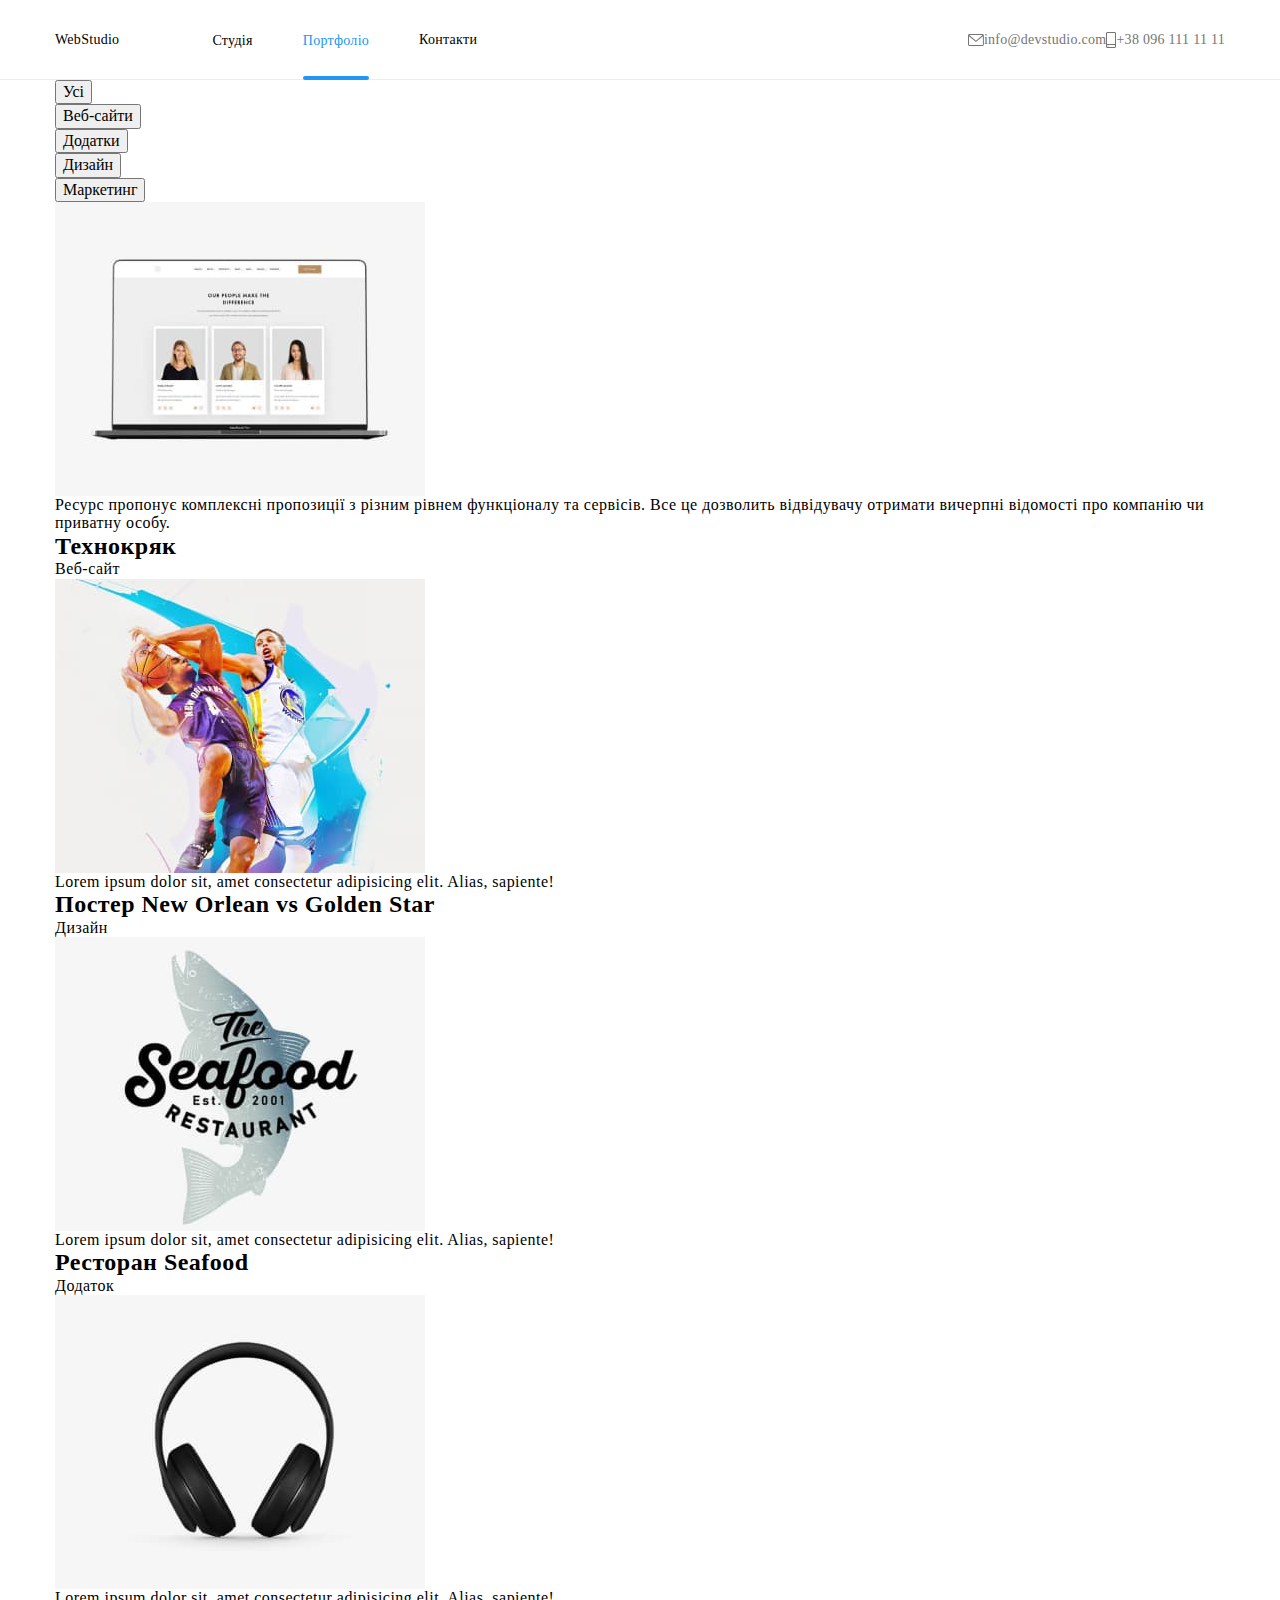
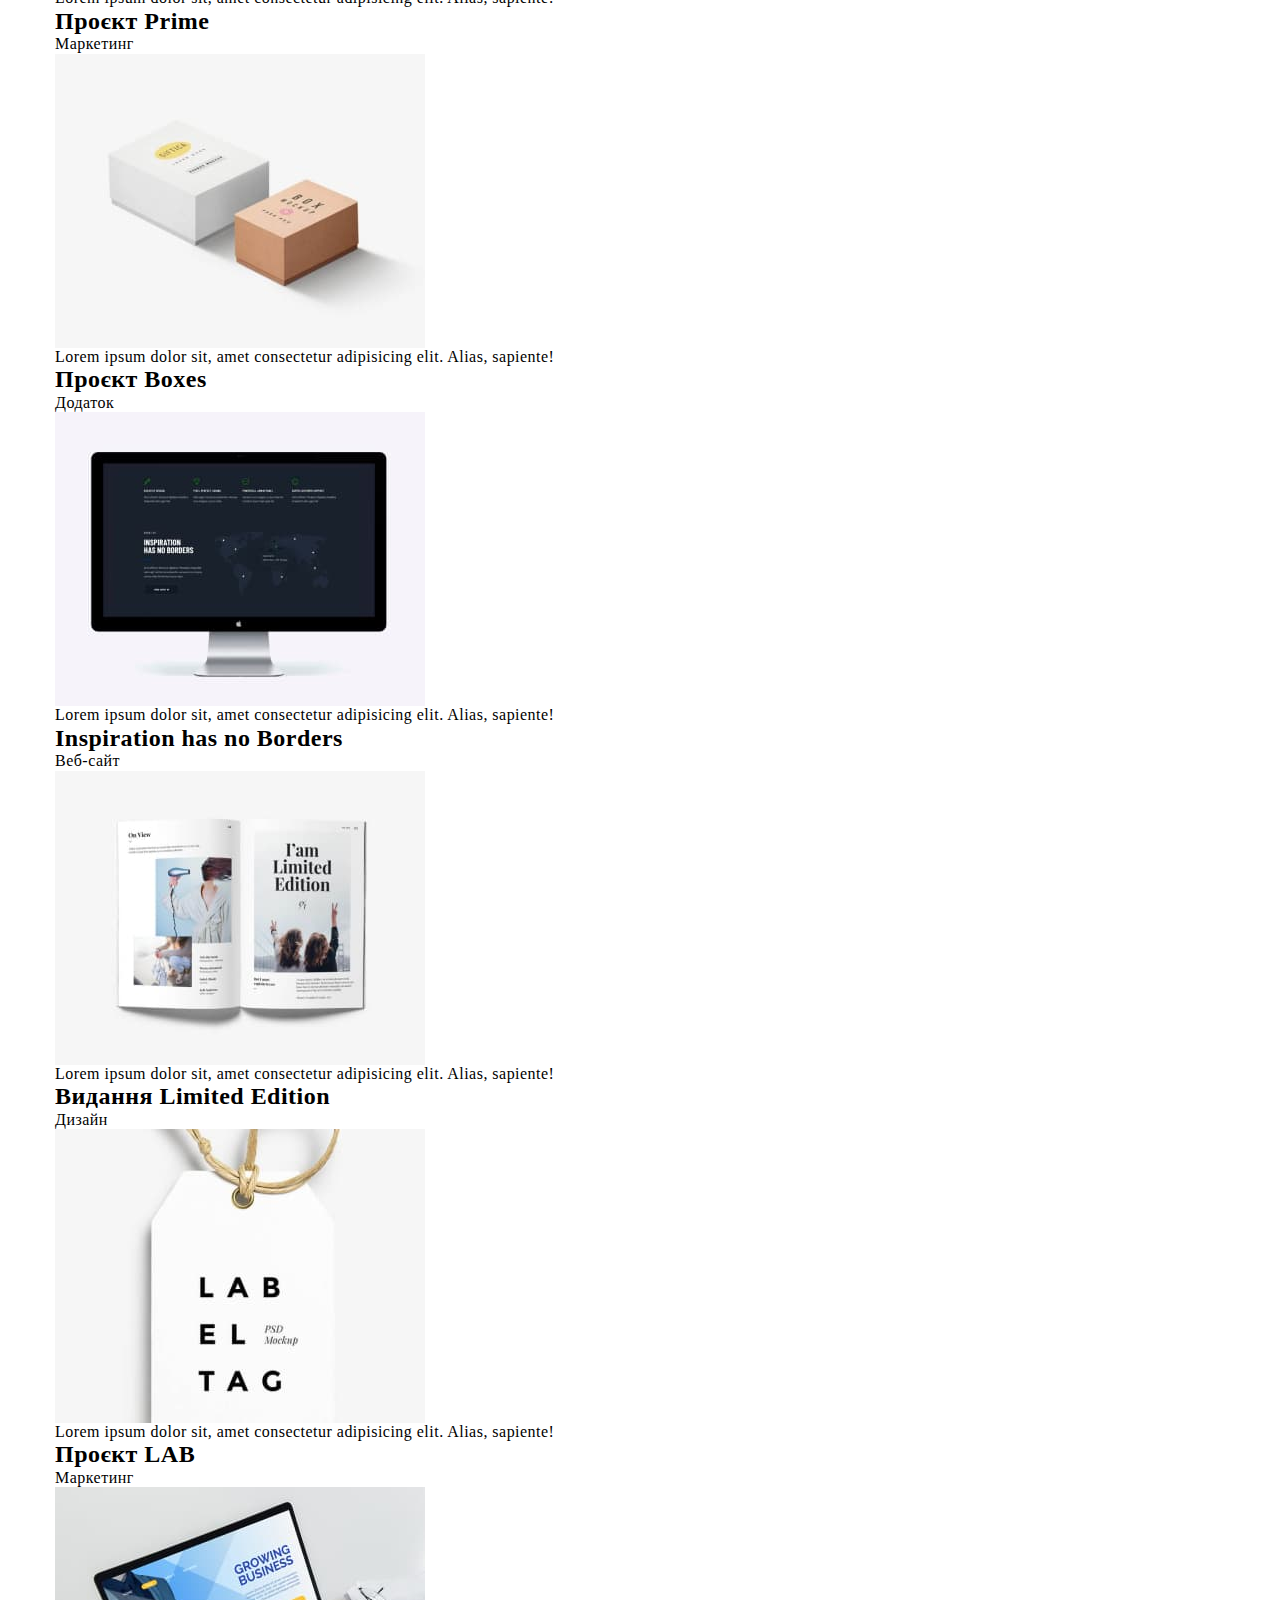
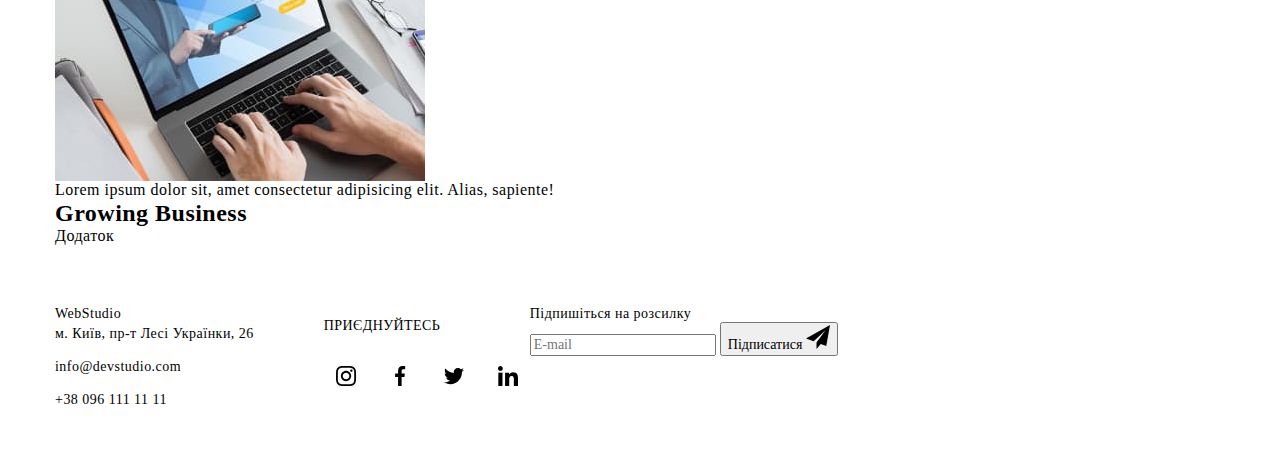
==== portfolio.html @ 92344180 "Add files via upload" ====
<!DOCTYPE html>
<html lang="uk">
  <head>
    <meta charset="UTF-8" />
    <meta http-equiv="X-UA-Compatible" content="IE=edge" />
    <meta name="WebStudio" content="width=device-width, initial-scale=1.0" />
    <link
      rel="stylesheet"
      href="https://cdnjs.cloudflare.com/ajax/libs/modern-normalize/1.1.0/modern-normalize.min.css"
    />
    <link rel="preconnect" href="https://fonts.googleapis.com" />
    <link rel="preconnect" href="https://fonts.gstatic.com" crossorigin />
    <link
      href="https://fonts.googleapis.com/css2?family=Raleway:wght@700&family=Roboto:wght@400;500;700;900&display=swap"
      rel="stylesheet"
    />
    <link rel="stylesheet" href="./css/styles.css" />
    <link rel="stylesheet" href="./css/main.min.css" />
    <title>WebStudio</title>
  </head>
  <body>
    <header class="header">
      <nav class="container">
        <a href="./index.html" class="logo link"
          ><span class="logo__web">Web</span
          ><span class="logo__studio--black">Studio</span></a
        >
        <ul class="navigation list">
          <li class="navigation__item"><a href="./index.html" class="navigation__link link">Студія</a></li>
          <li class="navigation__item"><a href="./portfolio.html" class="navigation__link link current">Портфоліо</a></li>
          <li class="navigation__item"><a href="#" class="link">Контакти</a></li>
        </ul>
        <ul class="contacts list">
          <li>
            <a href="mailto:info@devstudio.com" class="contacts__link link">
              <svg class="contact__icon" width="16" height="12">
                <use href="./images/symbol-defs.svg#icon-mail"></use>
              </svg>
              info@devstudio.com</a
            >
          </li>
          <li>
            <a href="tel:+380961111111" class="contacts__link link">
              <svg class="contact__icon" width="10" height="16">
                <use href="./images/symbol-defs.svg#icon-smartphone"></use>
              </svg>
              +38 096 111 11 11</a
            >
          </li>
        </ul>
      </nav>
    </header>
    <main>
      <section class="section-portfolio section">
        <div class="container">
          <h1 class="visually-hidden">Портфоліо</h1>
          <ul class="portfolio-nav list">
            <li class="portfolio-nav__item">
              <button type="button" class="portfolio-nav__button">Усі</button>
            </li>
            <li class="portfolio-nav__item">
              <button type="button" class="portfolio-nav__button">
                Веб-сайти
              </button>
            </li>
            <li class="portfolio-nav__item">
              <button type="button" class="portfolio-nav__button">
                Додатки
              </button>
            </li>
            <li class="portfolio-nav__item">
              <button type="button" class="portfolio-nav__button">Дизайн</button>
            </li>
            <li class="portfolio-nav__item">
              <button type="button" class="portfolio-nav__button">
                Маркетинг
              </button>
            </li>
          </ul>
          <ul class="portfolio-list list">
            <li class="portfolio-list_item">
              <a href="#" class="link">
                <div class="portfolio-list__thumb">
                  <img class="portfolio-list__img" src="./images/portfolio/laptop.jpg" alt="Ноутбук" />
                  <div class="portfolio-overlay">
                    <p class="portfolio-overlay__text">
                      Ресурс пропонує комплексні пропозиції з різним рівнем
                      функціоналу та сервісів. Все це дозволить відвідувачу
                      отримати вичерпні відомості про компанію чи приватну
                      особу.
                    </p>
                  </div>
                </div>
                <h2 class="portfolio-list__header">Технокряк</h2>
                <p class="portfolio-list__text">Веб-сайт</p>
              </a>
            </li>
            <li class="portfolio-list_item">
              <a href="#" class="link">
                <div class="portfolio-list__thumb">
                  <img
                    class="portfolio-list__img"
                    src="./images/portfolio/basketball.jpg"
                    alt="Баскетболісти"
                  />
                  <div class="portfolio-overlay">
                    <p class="portfolio-overlay__text">
                      Lorem ipsum dolor sit, amet consectetur adipisicing elit.
                      Alias, sapiente!
                    </p>
                  </div>
                </div>
                <h2 class="portfolio-list__header">Постер New Orlean vs Golden Star</h2>
                <p class="portfolio-list__text">Дизайн</p>
              </a>
            </li>
            <li class="portfolio-list_item">
              <a href="#" class="link">
                <div class="portfolio-list__thumb">
                  <img
                    class="portfolio-list__img"
                    src="./images/portfolio/resaurant.jpg"
                    alt="Логотип ресторану"
                  />
                  <div class="portfolio-overlay">
                    <p class="portfolio-overlay__text">
                      Lorem ipsum dolor sit, amet consectetur adipisicing elit.
                      Alias, sapiente!
                    </p>
                  </div>
                </div>
                <h2 class="portfolio-list__header">Ресторан Seafood</h2>
                <p class="portfolio-list__text">Додаток</p>
              </a>
            </li>
            <li class="portfolio-list_item">
              <a href="#" class="link">
                <div class="portfolio-list__thumb">
                  <img 
                    class="portfolio-list__img"
                    src="./images/portfolio/headphones.jpg"
                    alt="Навушники"
                  />
                  <div class="portfolio-overlay">
                    <p class="portfolio-overlay__text">
                      Lorem ipsum dolor sit, amet consectetur adipisicing elit.
                      Alias, sapiente!
                    </p>
                  </div>
                </div>
                <h2 class="portfolio-list__header">Проєкт Prime</h2>
                <p class="portfolio-list__text">Маркетинг</p>
              </a>
            </li>
            <li class="portfolio-list_item">
              <a href="#" class="link">
                <div class="portfolio-list__thumb">
                  <img class="portfolio-list__img" src="./images/portfolio/boxes.jpg" alt="Коробки" />
                  <div class="portfolio-overlay">
                    <p class="portfolio-overlay__text">
                      Lorem ipsum dolor sit, amet consectetur adipisicing elit.
                      Alias, sapiente!
                    </p>
                  </div>
                </div>
                <h2 class="portfolio-list__header">Проєкт Boxes</h2>
                <p class="portfolio-list__text">Додаток</p>
              </a>
            </li>
            <li class="portfolio-list_item">
              <a href="#" class="link">
                <div class="portfolio-list__thumb">
                  <img class="portfolio-list__img" src="./images/portfolio/monitor.jpg" alt="Монітор" />
                  <div class="portfolio-overlay">
                    <p class="portfolio-overlay__text">
                      Lorem ipsum dolor sit, amet consectetur adipisicing elit.
                      Alias, sapiente!
                    </p>
                  </div>
                </div>
                <h2 class="portfolio-list__header">Inspiration has no Borders</h2>
                <p class="portfolio-list__text">Веб-сайт</p>
              </a>
            </li>
            <li class="portfolio-list_item">
              <a href="#" class="link">
                <div class="portfolio-list__thumb">
                  <img class="portfolio-list__img" src="./images/portfolio/journal.jpg" alt="Журнал" />
                  <div class="portfolio-overlay">
                    <p class="portfolio-overlay__text">
                      Lorem ipsum dolor sit, amet consectetur adipisicing elit.
                      Alias, sapiente!
                    </p>
                  </div>
                </div>
                <h2 class="portfolio-list__header">Видання Limited Edition</h2>
                <p class="portfolio-list__text">Дизайн</p>
              </a>
            </li>
            <li class="portfolio-list_item">
              <a href="#" class="link">
                <div class="portfolio-list__thumb">
                  <img class="portfolio-list__img" src="./images/portfolio/label.jpg" alt="Бірка" />
                  <div class="portfolio-overlay">
                    <p class="portfolio-overlay__text">
                      Lorem ipsum dolor sit, amet consectetur adipisicing elit.
                      Alias, sapiente!
                    </p>
                  </div>
                </div>
                <h2 class="portfolio-list__header">Проєкт LAB</h2>
                <p class="portfolio-list__text">Маркетинг</p>
              </a>
            </li>
            <li class="portfolio-list_item">
              <a href="#" class="link">
                <div class="portfolio-list__thumb">
                  <img 
                    class="portfolio-list__img"
                    src="./images/portfolio/business-laptop.jpg"
                    alt="Людина працює за ноутбуком"
                  />
                  <div class="portfolio-overlay">
                    <p class="portfolio-overlay__text">
                      Lorem ipsum dolor sit, amet consectetur adipisicing elit.
                      Alias, sapiente!
                    </p>
                  </div>
                </div>
                <h2 class="portfolio-list__header">Growing Business</h2>
                <p class="portfolio-list__text">Додаток</p>
              </a>
            </li>
          </ul>
        </div>
      </section>
    </main>
    <footer class="footer">
      <div class="container">
        <address class="address">
          <div class="address__box">
            <a href="./index.html" class="logo link"
              ><span class="logo__web">Web</span
              ><span class="logo__studio--white">Studio</span></a
            >
            <ul class="address-list list">
              <li>
                <a
                  href="https://goo.gl/maps/CPtrU1FHBa2aNyZL9"
                  target="_blank"
                  rel="noopener noreferrer nofollow"
                  class="link map"
                  >м. Київ, пр-т Лесі Українки, 26</a
                >
              </li>
              <li>
                <a href="mailto:info@devstudio.com" class="link"
                  >info@devstudio.com</a
                >
              </li>
              <li>
                <a href="tel:+380961111111" class="link">+38 096 111 11 11</a>
              </li>
            </ul>
          </div>
        </address>
        <div class="footer-socials">
          <span>Приєднуйтесь</span>
          <ul class="socials-list-footer list">
            <li>
              <a href="#" class="link">
                <svg class="team-socials" width="20" height="20">
                  <use href="./images/symbol-defs.svg#icon-instagram"></use>
                </svg>
              </a>
            </li>
            <li>
              <a href="#" class="link">
                <svg class="team-socials" width="20" height="20">
                  <use href="./images/symbol-defs.svg#icon-facebook"></use>
                </svg>
              </a>
            </li>
            <li>
              <a href="#" class="link">
                <svg class="team-socials" width="20" height="20">
                  <use href="./images/symbol-defs.svg#icon-twitter"></use>
                </svg>
              </a>
            </li>
            <li>
              <a href="#" class="link">
                <svg class="team-socials" width="20" height="20">
                  <use href="./images/symbol-defs.svg#icon-linkedin"></use>
                </svg>
              </a>
            </li>
          </ul>
        </div>
        <div class="news-box">
          <form name="news">
            <label for="news-label" class="news__label">
              <span class="news__text">Підпишіться на розсилку</span>
            </label>
            <div class="input-button-comb">
              <input
                id="news-label"
                type="email"
                name="email"
                class="news__input"
                placeholder="E-mail"
              />
              <button class="subs-button">
                <span class="subs-button__text">Підписатися</span>
                <svg class="subs-button__icon" width="24" height="24">
                  <use href="./images/symbol-defs.svg#icon-send"></use>
                </svg>
              </button>
            </div>
          </form>
        </div>
      </div>
    </footer>
  </body>
</html>
---- css/main.min.css ----
body{font-family:var(--ff-roboto);font-size:16px;color:var(--color-primary);background-color:var(--color-background);letter-spacing:.03em}ul,h1,h2,h3,p{padding:0;margin:0}img{display:block;max-width:100%;height:auto}nav{display:flex;justify-content:flex-start;align-items:center}.link{text-decoration:none;color:var(--color-heading)}.list{list-style:none}.sub-title{color:var(--color-heading);font-size:36px;text-align:center;line-height:1.1719}.heading{color:var(--color-heading);font-size:18px}.section{padding-top:var(--section-padding);padding-bottom:var(--section-padding)}.container{width:100%;max-width:1200px;margin:0 auto;padding:0 15px}.title{margin-top:0;margin-bottom:30px;margin-right:auto;margin-left:auto;width:696px;height:120px;font-weight:900;font-size:44px;line-height:1.36;letter-spacing:.06em;text-align:center;color:var(--color-white);text-transform:uppercase}.visually-hidden{position:absolute;white-space:nowrap;width:1px;height:1px;overflow:hidden;border:0;padding:0;clip:rect(0 0 0 0);-webkit-clip-path:inset(50%);clip-path:inset(50%);margin:-1px}.header{height:80px;font-weight:500;font-size:14px;line-height:1.1721;letter-spacing:.02em;border-bottom:1px solid #ececec}.navigation{display:flex;margin-left:93px;align-items:center}.navigation__item:not(:last-child){margin-right:50px}.navigation__link{display:block;padding:32px 0 31px;position:relative;transition:color 250ms cubic-bezier(0.4, 0, 0.2, 1)}.navigation__link:hover,.navigation__link:focus{color:#2196f3}.contacts{display:flex;margin-left:auto}.contacts__item+.contacts__item{margin-left:50px}.contacts__link{display:flex;align-items:center;padding-top:32px;padding-bottom:32px;color:#757575;fill:currentcolor;transition:color 250ms cubic-bezier(0.4, 0, 0.2, 1)}.contacts__link:hover,.contacts__link:focus{color:#2196f3}.contacts__icon{margin-right:10px}.current{color:#2196f3}.current::after{content:"";display:block;position:absolute;bottom:0;height:4px;width:100%;background-color:currentcolor;border-radius:2px}.footer{padding-top:60px;padding-bottom:60px;background-color:var(--color-background-secondary);font-size:14px}.footer>.container{display:flex}.address{font-style:normal;display:flex}.address .link{transition:color 250ms cubic-bezier(0.4, 0, 0.2, 1)}.address .link:hover,.address .link:focus{color:var(--color-white)}.address-list li:not(:last-child){margin-bottom:9px}.address-list .link{color:var(--color-white-transperent);line-height:1.7142;transition:color 250ms cubic-bezier(0.4, 0, 0.2, 1)}.address-list .map{color:var(--color-white)}.address .logo{margin-bottom:20px}.footer-socials{display:flex;flex-direction:column;margin-left:70px;padding-top:12px}.footer-socials>span{font-family:var(--ff-roboto);font-weight:var(--font-weight-heading);font-size:14px;line-height:1.1721;letter-spacing:.03em;color:var(--color-white);text-transform:uppercase;margin-bottom:20px}.socials-list-footer{display:flex;justify-content:center;gap:10px}.socials-list-footer a{width:44px;height:44px;border-radius:50%;display:flex;background-color:var(--color-background-icons);fill:var(--color-white);justify-content:center;align-items:center;transition:background-color 250ms cubic-bezier(0.4, 0, 0.2, 1),fill 250ms cubic-bezier(0.4, 0, 0.2, 1)}.socials-list-footer a:hover,.socials-list-footer a:focus{background-color:var(--color-accent);fill:var(--color-white)}/*# sourceMappingURL=main.min.css.map */
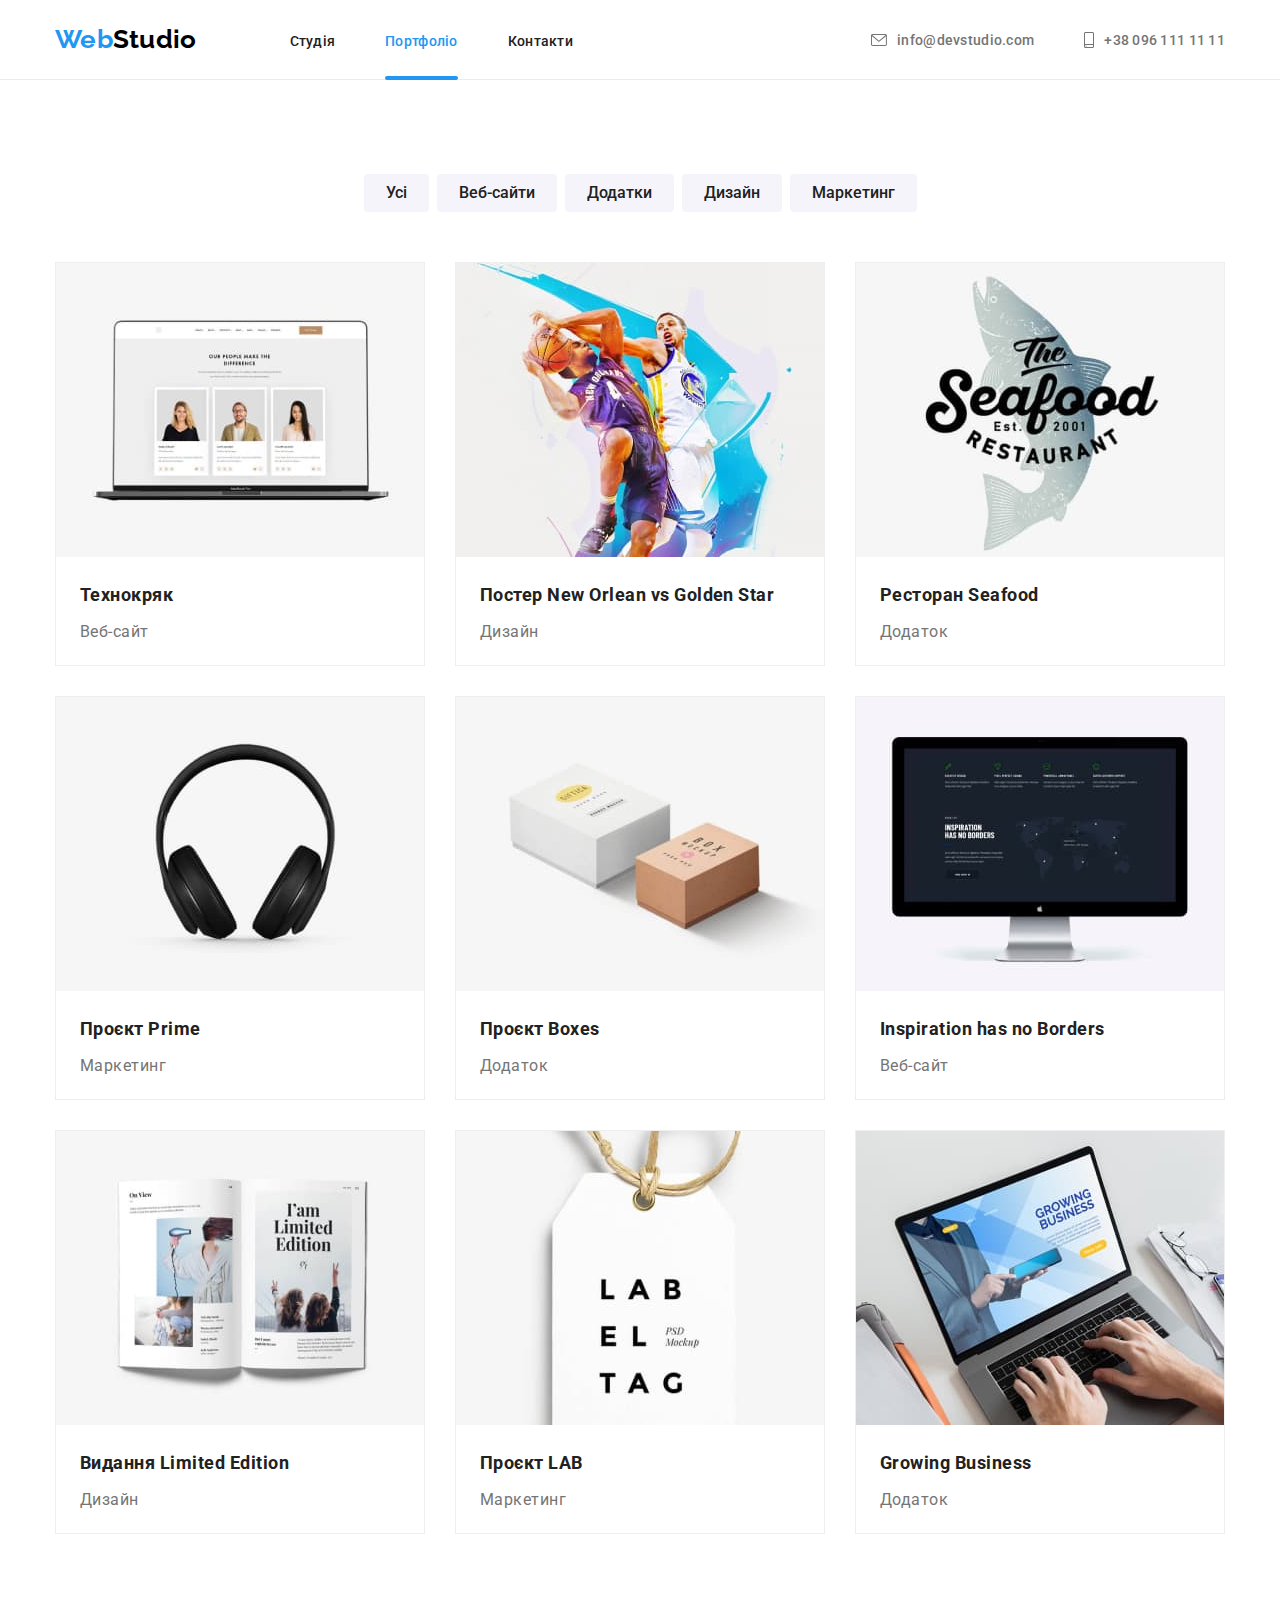
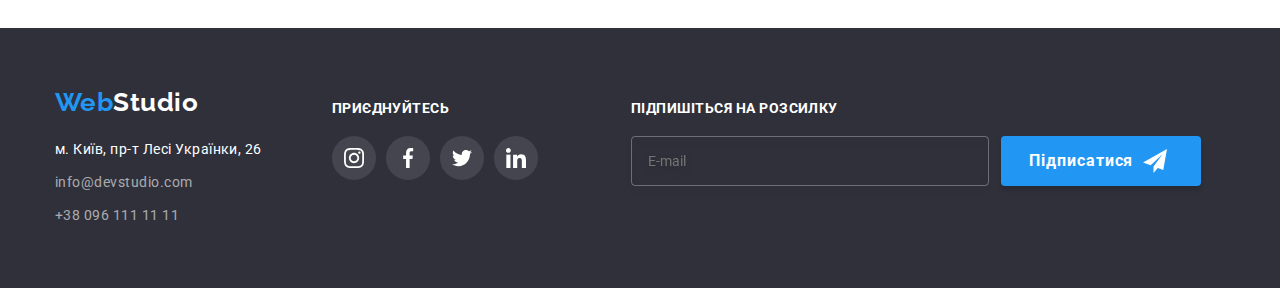
==== commit 1fafeb4f: "1 try" ====
--- a/portfolio.html
+++ b/portfolio.html
@@ -21,27 +21,27 @@
   <body>
     <header class="header">
       <nav class="container">
-        <a href="./index.html" class="logo link"
+        <a href="./index.html" class="logo"
           ><span class="logo__web">Web</span
           ><span class="logo__studio--black">Studio</span></a
         >
-        <ul class="navigation list">
-          <li class="navigation__item"><a href="./index.html" class="navigation__link link">Студія</a></li>
-          <li class="navigation__item"><a href="./portfolio.html" class="navigation__link link current">Портфоліо</a></li>
-          <li class="navigation__item"><a href="#" class="link">Контакти</a></li>
+        <ul class="navigation">
+          <li class="navigation__item"><a href="./index.html" class="navigation__link">Студія</a></li>
+          <li class="navigation__item"><a href="./portfolio.html" class="navigation__link current">Портфоліо</a></li>
+          <li class="navigation__item"><a href="#" class="navigation__link">Контакти</a></li>
         </ul>
-        <ul class="contacts list">
-          <li>
-            <a href="mailto:info@devstudio.com" class="contacts__link link">
-              <svg class="contact__icon" width="16" height="12">
+        <ul class="contacts">
+          <li class="contacts__item">
+            <a href="mailto:info@devstudio.com" class="contacts__link">
+              <svg class="contacts__icon" width="16" height="12">
                 <use href="./images/symbol-defs.svg#icon-mail"></use>
               </svg>
               info@devstudio.com</a
             >
           </li>
-          <li>
-            <a href="tel:+380961111111" class="contacts__link link">
-              <svg class="contact__icon" width="10" height="16">
+          <li class="contacts__item">
+            <a href="tel:+380961111111" class="contacts__link">
+              <svg class="contacts__icon" width="10" height="16">
                 <use href="./images/symbol-defs.svg#icon-smartphone"></use>
               </svg>
               +38 096 111 11 11</a
@@ -51,10 +51,10 @@
       </nav>
     </header>
     <main>
-      <section class="section-portfolio section">
+      <section class="section-portfolio">
         <div class="container">
-          <h1 class="visually-hidden">Портфоліо</h1>
-          <ul class="portfolio-nav list">
+          <h1 class="section-portfolio__header">Портфоліо</h1>
+          <ul class="portfolio-nav">
             <li class="portfolio-nav__item">
               <button type="button" class="portfolio-nav__button">Усі</button>
             </li>
--- a/css/styles.css
+++ b/css/styles.css
@@ -0,0 +1,741 @@
+:root{
+    --color-primary: #757575;
+    --color-heading: #212121;
+    --color-background: #fff;
+    --color-background-secondary: #2F303A;
+    --color-background-tertiary: #F5F4FA;
+    --color-background-overlay: rgba(47, 48, 58, 0.4);
+    --font-weight-heading: 700;
+    --color-white: #fff;
+    --color-accent: #2196F3;
+    --color-black: #000;
+    --ff-roboto: Roboto, sans-serif;
+    --ff-rlw: Raleway, sans-serif;
+    --color-white-transperent: #FFFFFF99;
+    --section-padding: 94px; 
+    --color-icons: #AFB1B8;
+    --color-background-icons: rgba(255, 255, 255, 0.1);
+    --color-border: #EEEEEE; 
+    --background-color-overlay: rgba(33, 150, 243, 0.9); 
+    --background-color-backdrop: rgba(0, 0, 0, 0.2);
+    --background-color-description: rgba(47, 48, 58, 0.8);
+    --border-color-form: rgba(33, 33, 33, 0.2);
+    --placeholder-text-color: rgba(117, 117, 117, 0.5);
+    --form-button-color: #188CE8; 
+}
+body {
+    font-family: var(--ff-roboto);
+    font-size: 16px;
+    color: var(--color-primary);
+    background-color: var(--color-background);
+    letter-spacing: 0.03em;
+}
+ul, h1, h2, h3, p {
+    padding: 0;
+    margin: 0;
+}
+img {
+    display: block;
+    max-width: 100%;
+    height: auto;
+}
+.section {
+    padding-top: var(--section-padding);
+    padding-bottom: var(--section-padding);
+}
+.container {
+ width: 100%;   
+ max-width: 1200px;
+ margin: 0 auto;
+ padding: 0 15px;
+}
+.header {
+    height: 80px;
+    font-weight: 500;
+    font-size: 14px;
+    line-height: 1.1721;
+    letter-spacing: 0.02em;
+    border-bottom: 1px solid #ECECEC;
+}
+.footer {
+    padding-top: 60px;
+    padding-bottom: 60px;
+
+    background-color: var(--color-background-secondary);
+    font-size: 14px;
+}  
+.footer>.container{
+    display: flex;
+}
+.link {
+    text-decoration: none;
+    color: var(--color-heading);
+}
+.list {
+    list-style: none;
+}
+.sub-title {
+    color: var(--color-heading);
+    font-size: 36px;
+    text-align: center;
+    line-height: 1.1719;
+}
+.heading {
+    color: var(--color-heading);
+    font-size: 18px;
+}
+.address {
+    font-style: normal;
+    display: flex;
+}
+.address .link{
+    transition: color 250ms cubic-bezier(0.4, 0, 0.2, 1);
+}
+.address .link:hover,
+.address .link:focus {
+    color: var(--color-white);
+}
+.address-list li:not(:last-child) {
+    margin-bottom: 9px;
+}
+.address-list .link {
+    color: var(--color-white-transperent);
+    line-height: 1.7142;
+    transition: color 250ms cubic-bezier(0.4, 0, 0.2, 1);
+}
+.address-list .map {
+    color: var(--color-white);
+}
+.address .logo {
+    margin-bottom: 20px;
+}
+.footer-socials {
+    display: flex;
+    flex-direction: column;
+    margin-left: 70px;
+    padding-top: 12px;
+}
+.footer-socials>span {
+    font-family: var(--ff-roboto);
+    font-weight: var(--font-weight-heading);
+    font-size: 14px;
+    line-height: 1.1721;
+    letter-spacing: 0.03em;
+    color: var(--color-white);
+    text-transform: uppercase;
+    margin-bottom: 20px;
+}
+.socials-list-footer {
+    display: flex;
+    justify-content: center;
+    gap: 10px;
+}
+.socials-list-footer a {
+    width: 44px;
+    height: 44px;
+    border-radius: 50%;
+    display: flex;
+    background-color: var(--color-background-icons);
+    fill: var(--color-white);
+    justify-content: center;
+    align-items: center;
+    transition: background-color 250ms cubic-bezier(0.4, 0, 0.2, 1), fill 250ms cubic-bezier(0.4, 0, 0.2, 1);
+}
+.socials-list-footer a:hover,
+.socials-list-footer a:focus {
+    background-color: var(--color-accent);
+    fill: var(--color-white);
+}
+.logo {
+    display: block;
+
+    font-family: var(--ff-rlw);
+    font-weight: 700;
+    font-size: 26px;
+    line-height: 1.15;
+}
+.web {
+    color: var(--color-accent);
+}
+.studio-header {
+    color: var(--color-black);
+}
+.studio-footer {
+    color: var(--color-white);
+}
+nav {
+    display: flex;
+    justify-content: flex-start;
+    align-items: center;
+}
+.nav-header {
+    display: flex;
+    margin-left: 93px;
+    align-items: center;
+}
+.nav-header li:not(:last-child) {
+    margin-right: 50px;
+}
+.nav-header .link {
+    display: block;
+    padding: 32px 0 31px;
+
+    position: relative;
+    transition: color 250ms cubic-bezier(0.4, 0, 0.2, 1);
+}
+.nav-header .link:hover,
+.nav-header .link:focus {
+    color: var(--color-accent);
+}
+.current {
+    color: var(--color-accent);
+}
+.current::after {
+    content: '';
+    display: block;
+    position: absolute;
+    bottom: 0;
+    height: 4px;
+    width: 100%;
+    background-color: currentcolor;
+    border-radius: 2px;
+}
+.contacts-header {
+    display: flex;
+    margin-left: auto;
+}
+.contacts-header li + li {
+    margin-left: 50px;
+}
+.contacts-header .link {
+    display: flex;
+    align-items: center;
+    padding-top: 32px;
+    padding-bottom: 32px;
+    
+    color: var(--color-primary);
+    fill: currentcolor;
+    transition: color 250ms cubic-bezier(0.4, 0, 0.2, 1);
+}
+.contact-header-icon {
+    margin-right: 10px;
+}
+.contacts-header a:hover,
+.contacts-header a:focus {
+    color: var(--color-accent);
+}
+.hero-section {
+    padding-top: 200px;
+    padding-bottom: 200px;
+    align-items: center;
+
+    background-image: linear-gradient(var(--color-background-overlay), var(--color-background-overlay)), url(../images/header_people.jpg);
+    background-size: 1600px;
+    background-repeat: no-repeat;
+    background-position: center;
+}
+.title {
+    margin-top: 0;
+    margin-bottom: 30px;
+    margin-right: auto;
+    margin-left: auto;
+    width: 696px;
+    height: 120px;
+
+    font-weight: 900;
+    font-size: 44px;
+    line-height: 1.36;
+    letter-spacing: 0.06em;
+    text-align: center;
+    color: var(--color-white);
+    text-transform: uppercase;
+}
+.order {
+    display: block;
+    margin: 0 auto;
+    width: 216px;
+    height: 50px;
+    
+    background-color: var(--color-accent);
+    font-family: var(--ff-roboto);
+    font-size: 16px;
+    line-height: 1.88;
+    color: var(--color-white);
+    border: none;
+    text-align: center;
+    letter-spacing: 0.06em;
+    font-weight: var(--font-weight-heading);
+    box-shadow: 0px 4px 4px rgba(0, 0, 0, 0.15);
+    border-radius: 4px;
+}
+.order:hover,
+.order:focus {
+    cursor: pointer;
+}
+.visually-hidden {
+    position: absolute;
+    white-space: nowrap;
+    width: 1px;
+    height: 1px;
+    overflow: hidden;
+    border: 0;
+    padding: 0;
+    clip: rect(0 0 0 0);
+    clip-path: inset(50%);
+    margin: -1px;
+}
+.features-list {
+    display: flex;
+    overflow: auto;
+}
+.features-list li {
+    max-width: 270px;
+}
+.features-list li + li {
+    margin-left: 30px;
+}
+.icons-features {
+    display: flex;
+    max-width: 270px;
+    max-height: 120px;
+    padding: 25px 100px;
+    margin-bottom: 30px;
+    background-color: var(--color-background-tertiary);
+    border-radius: 4px;
+}
+.features-list h3 {
+    margin-bottom: 10px;
+
+    font-size: 14px;
+    line-height: 1.17;
+}
+.features-list p {
+    font-size: 14px;
+    line-height: 1.7142;
+}
+.we-do-section {
+    padding-top: 0;
+}
+.we-do-section .sub-title {
+    margin-bottom: 50px;
+}
+.we-do-list {
+    display: flex;
+}
+.we-do-list li + li {
+    margin-left: 30px;
+}
+.we-do-list li {
+    position: relative;
+}
+.we-do-description {
+    position: absolute;
+    bottom: 0;
+    width: 100%;
+    height: 70px;
+    z-index: 1;
+    padding-top: 27px;
+    padding-bottom: 27px;
+
+    background-color: var(--background-color-description);
+    font-size: 14px;
+    font-weight: var(--font-weight-heading);
+    color: var(--color-white);
+    line-height: 1.1721;
+    text-align: center;
+    text-transform: uppercase;
+}
+.team-section {
+    background-color: var(--color-background-tertiary);
+}
+.team-section .sub-title {
+    margin-bottom: 50px;
+}
+.team-list {
+    display: flex;
+}
+.team-card + .team-card {
+    margin-left: 30px;
+}
+.team-card {
+    padding-bottom: 30px;
+
+    background-color: var(--color-background);
+    box-shadow: 0px 1px 3px rgba(0, 0, 0, 0.12), 0px 1px 1px rgba(0, 0, 0, 0.14), 0px 2px 1px rgba(0, 0, 0, 0.2);
+    border-radius: 0px 0px 4px 4px;
+}
+.team-list img { 
+    margin-bottom: 30px;
+}
+.team-list h3 {
+    margin-bottom: 10px;
+
+    font-size: 16px;
+    font-weight: 500;
+    line-height: 1.17;
+    text-align: center;
+}
+.team-list p {
+    line-height: 1.17;
+    text-align: center;
+    margin-bottom: 16px;
+}
+.socials-list-team {
+    display: flex;
+    justify-content: center;
+    gap: 10px;
+}
+.socials-list-team a {
+    width: 44px;
+    height: 44px;
+    border-radius: 50%;
+    display: flex;
+    background-color: var(--color-background);
+    fill: var(--color-icons);
+    justify-content: center;
+    align-items: center;
+    transition-property: fill, background-color;
+    transition-duration: 250ms, 250ms;
+    transition-timing-function: cubic-bezier(0.4, 0, 0.2, 1), cubic-bezier(0.4, 0, 0.2, 1);
+}
+.socials-list-team a:hover,
+.socials-list-team a:focus {
+    background-color: var(--color-accent);
+    fill: var(--color-white);
+}
+.clients h2 {
+    margin-bottom: 50px;
+}
+.clients-list {
+    display: flex;
+    gap: 30px;
+    justify-content: center;
+}
+.clients-item {
+    display: flex;
+    width: 170px;
+    height: 92px;
+    padding: 16px 32px;
+    fill: var(--color-icons);
+    border: 1px solid var(--color-icons);
+    border-radius: 4px;
+    transition: border 250ms cubic-bezier(0.4, 0, 0.2, 1), fill 250ms cubic-bezier(0.4, 0, 0.2, 1);;
+}
+.clients-item:hover,
+.clients-item:focus {
+    border: 1px solid var(--color-accent);
+    fill: var(--color-accent);
+}
+.portfolio-nav {
+    display: flex;
+    justify-content: center;
+    margin-bottom: 50px;
+}
+.portfolio-nav li + li {
+    margin-left: 8px;
+}
+.portfolio-nav-button {
+    padding: 6px 22px;
+    background-color: var(--color-background-tertiary);
+    font-family: var(--ff-roboto);
+    font-weight: 500;
+    font-size: 16px;
+    line-height: 1.63;
+    color: var(--color-heading);
+    text-align: center;
+    border: none;
+    border-radius: 4px;
+    transition-property: background-color, color, box-shadow;
+    transition-duration: 250ms;
+    transition-timing-function: cubic-bezier(0.4, 0, 0.2, 1);
+    cursor: pointer;
+}
+.portfolio-nav-button:hover,
+.portfolio-nav-button:focus {
+    background-color: var(--color-accent);
+    color: var(--color-white);
+    cursor: pointer;
+    box-shadow: 0px 3px 1px rgba(0, 0, 0, 0.1), 0px 1px 2px rgba(0, 0, 0, 0.08), 0px 2px 2px rgba(0, 0, 0, 0.12);
+}
+.portfolio-list {
+    display: flex;
+    flex-wrap: wrap;
+    gap: 30px;
+}
+.portfolio-list li {
+    padding-bottom: 20px;
+    border:1px solid var(--color-border);
+    max-width: 370px;
+    max-height: 404px;
+    transition: box-shadow 250ms cubic-bezier(0.4, 0, 0.2, 1);
+}
+.portfolio-list li:hover,
+.portfolio-list li:focus {
+    box-shadow: 0px 1px 1px rgba(0, 0, 0, 0.12), 0px 4px 4px rgba(0, 0, 0, 0.06), 1px 4px 6px rgba(0, 0, 0, 0.16);
+}
+.portfolio-list img {
+    display: block;
+    max-width: 370px;
+}
+.portfolio-list .heading {
+    /* margin-right: 24px; */
+    margin-left: 24px;
+    margin-bottom: 4px;
+
+    line-height: 2;
+}
+.portfolio-list p {
+    /* margin-right: 24px; */
+    margin-left: 24px;
+
+    line-height: 1.875;
+    color: var(--color-primary);
+}
+.portfolio-thumb {
+    position: relative;
+    overflow: hidden;
+    margin-bottom: 20px;
+}
+.portfolio-overlay {
+    position: absolute;
+    top: 0;
+    left: 0;
+    width: 100%;
+    height: 100%;
+    padding: 63px 24px;
+    background-color: var(--background-color-overlay);
+    transform: translateY(100%);
+    transition: transform 250ms cubic-bezier(0.4, 0, 0.2, 1);
+}
+.portfolio-overlay p {
+    color: var(--color-white);
+    font-size: 18px;
+    line-height: 1.5555;
+}
+.portfolio-list li:hover .portfolio-overlay,
+.portfolio-list li:focus .portfolio-overlay {
+    transform: translateY(0);
+}
+.backdrop {
+    position: fixed;
+    background-color: var(--background-color-backdrop);
+    top: 0;
+    left: 0;
+    width: 100%;
+    height: 100%;
+    z-index: 2;
+    
+    opacity: 1;
+    transition-property: opacity, visibility;
+    transition-duration: 250ms;
+    transition-timing-function: cubic-bezier(0.4, 0, 0.2, 1);
+}
+.modal {
+    position: absolute;
+    left: 50%;
+    top: 50%;
+    width: 528px;
+    min-height: 581px;
+    padding: 40px;
+    background-color: var(--color-white);
+    
+    transform: translate(-50%, -50%) scale(1);
+    transition: transform 250ms cubic-bezier(0.4, 0, 0.2, 1);
+}
+.backdrop.is-hidden {
+    opacity: 0;
+    visibility: hidden;
+    pointer-events: none;
+}
+.backdrop.is-hidden .modal {
+    transform: translate(-50%, -50%) scale(1.5);
+}
+.close-modal-button {
+    position: absolute;
+    display: flex;
+    justify-content: center;
+    align-items: center;
+    top: 8px;
+    right: 8px;
+    width: 30px;
+    height: 30px;
+    border-radius: 50%;
+    border: 1px solid rgba(0, 0, 0, 0.1);
+    margin-top: 8px;
+    margin-right: 8px;
+    cursor: pointer;
+
+    transition: fill 250ms cubic-bezier(0.4, 0, 0.2, 1);
+}
+.close-modal-button:hover,
+.close-modal-button:focus{
+    fill: var(--color-accent);
+    cursor: pointer;
+}
+.order-heading {
+    color: var(--color-heading);
+    font-size: 20px;
+    line-height: 1.15;
+    text-align: center;
+    margin-bottom: 30px;
+}
+.order-text {
+    display: block;
+    margin-bottom: 4px;
+
+    font-size: 12px;
+    line-height: 1.1667;
+    letter-spacing: 0.01em;
+    color: var(--color-primary);
+}
+.input-control {
+    position: relative;
+
+    margin-bottom: 10px;
+}
+.order-input{
+    width: 100%;
+    height: 40px;
+    padding: 12px 12px 12px 42px;
+    border: 1px solid var(--border-color-form);
+    border-radius: 4px;
+    cursor: pointer;
+
+    transition: border-color 250ms cubic-bezier(0.4, 0, 0.2, 1);
+}
+.order-input:focus{
+    border-color: var(--color-accent);
+    outline: none;
+}
+.input-icon {
+    position: absolute;
+    top: 50%;
+    left: 12px;
+    transform: translateY(-50%)
+}
+.textarea {
+    resize: none;
+    padding: 12px 16px;
+    height: 120px;
+    margin-bottom: 20px;
+}
+textarea::placeholder {
+    color: var(--placeholder-text-color);
+    font-size: 12px;
+    line-height: 1.1667;
+    letter-spacing: 0.01em;
+}
+.order-label:focus-within .input-icon{
+    fill: var(--color-accent);
+}
+.checkbox-input{
+    -webkit-appearance: none;
+    -moz-appearance: none;
+    appearance: none;
+}
+.checkbox-label{
+    position: relative;
+    padding-left: 24px;
+    font-size: 14px;
+    line-height: 1.71;
+}
+.checkbox-label::before{
+    content: '';
+    position: absolute;
+    top: 0;
+    left: 0;
+    width: 16px;
+    height: 15px;
+    border: 2px solid var(--color-heading);
+    border-radius: 2px;
+}
+.checkbox-label::after {
+    content: '';
+    position: absolute;
+    top: 0;
+    left: 0;
+    width: 16px;
+    height: 15px;
+    border: transparent;
+    border-radius: 2px;
+    background-image: url("data:image/svg+xml;charset=utf8,%3Csvg width='16' height='15' viewBox='0 0 16 15' fill='none' xmlns='http://www.w3.org/2000/svg'%3E%3Crect width='16' height='15' rx='2' fill='%232196F3'/%3E%3Cpath d='M3.95703 7.75166L3.88825 7.68604L3.81923 7.75141L2.93123 8.59258L2.85486 8.66492L2.93097 8.73753L6.42671 12.0724L6.49574 12.1382L6.56476 12.0724L14.069 4.91352L14.1449 4.84116L14.069 4.76881L13.1873 3.92764L13.1183 3.86183L13.0493 3.92761L6.49577 10.1735L3.95703 7.75166Z' fill='white' stroke='white' stroke-width='0.2'/%3E%3C/svg%3E");
+    opacity: 0;
+}
+.checkbox-input:checked + .checkbox-label::after{
+    opacity: 1;
+}
+.checkbox-input:checked + .checkbox-label::before{
+    opacity: 0; 
+}
+.terms-link{
+    color: var(--color-accent);
+}
+.form-button{
+    display: block;
+    width: 200px;
+    height: 50px;
+    background-color: var(--form-button-color);
+    color: var(--color-white);
+    box-shadow: 0px 4px 4px rgba(0, 0, 0, 0.15);
+    border-radius: 4px;
+    border: none;
+    margin-top: 30px;
+    margin-left: auto;
+    margin-right: auto;
+    padding: 10px 52px;
+    font-weight: var(--font-weight-heading);
+    font-size: 16px;
+    line-height: 1.875;
+    letter-spacing: 0.06em;
+    cursor: pointer;
+}
+.footer-newsletter{
+    margin-left: 93px;
+    margin-top: 12px;
+}
+.news-text{
+    display: block;
+    text-transform: uppercase;
+    font-weight: var(--font-weight-heading);
+    color: var(--color-white);
+    line-height: 1.1428;
+    margin-bottom: 20px;
+}
+.input-button-comb{
+    display: flex;
+}
+.news-input{
+    display: block;
+    border: 1px solid rgba(255, 255, 255, 0.3);
+    filter: drop-shadow(0px 4px 4px rgba(0, 0, 0, 0.15));
+    border-radius: 4px;
+    background-color: transparent;
+    padding: 15px 16px;
+    height: 50px;
+    min-width: 358px;
+    color: var(--color-white);
+    outline: none;
+    cursor: pointer;
+}
+.news-form-button {
+    align-items: center;
+    display: flex;
+    width: 200px;
+    height: 50px;
+    background-color: var(--color-accent);
+    color: var(--color-white);
+    box-shadow: 0px 4px 4px rgba(0, 0, 0, 0.15);
+    border-radius: 4px;
+    border: none;
+    margin-left: 12px;
+    padding: 10px 28px;
+    font-weight: var(--font-weight-heading);
+    font-size: 16px;
+    line-height: 1.875;
+    letter-spacing: 0.06em;
+    cursor: pointer;
+}
+.news-button-icon{
+    fill: var(--color-white);
+    margin-left: 10px;
+}--- a/css/main.min.css
+++ b/css/main.min.css
@@ -1 +1 @@
-body{font-family:var(--ff-roboto);font-size:16px;color:var(--color-primary);background-color:var(--color-background);letter-spacing:.03em}ul,h1,h2,h3,p{padding:0;margin:0}img{display:block;max-width:100%;height:auto}nav{display:flex;justify-content:flex-start;align-items:center}.link{text-decoration:none;color:var(--color-heading)}.list{list-style:none}.sub-title{color:var(--color-heading);font-size:36px;text-align:center;line-height:1.1719}.heading{color:var(--color-heading);font-size:18px}.section{padding-top:var(--section-padding);padding-bottom:var(--section-padding)}.container{width:100%;max-width:1200px;margin:0 auto;padding:0 15px}.title{margin-top:0;margin-bottom:30px;margin-right:auto;margin-left:auto;width:696px;height:120px;font-weight:900;font-size:44px;line-height:1.36;letter-spacing:.06em;text-align:center;color:var(--color-white);text-transform:uppercase}.visually-hidden{position:absolute;white-space:nowrap;width:1px;height:1px;overflow:hidden;border:0;padding:0;clip:rect(0 0 0 0);-webkit-clip-path:inset(50%);clip-path:inset(50%);margin:-1px}.header{height:80px;font-weight:500;font-size:14px;line-height:1.1721;letter-spacing:.02em;border-bottom:1px solid #ececec}.navigation{display:flex;margin-left:93px;align-items:center}.navigation__item:not(:last-child){margin-right:50px}.navigation__link{display:block;padding:32px 0 31px;position:relative;transition:color 250ms cubic-bezier(0.4, 0, 0.2, 1)}.navigation__link:hover,.navigation__link:focus{color:#2196f3}.contacts{display:flex;margin-left:auto}.contacts__item+.contacts__item{margin-left:50px}.contacts__link{display:flex;align-items:center;padding-top:32px;padding-bottom:32px;color:#757575;fill:currentcolor;transition:color 250ms cubic-bezier(0.4, 0, 0.2, 1)}.contacts__link:hover,.contacts__link:focus{color:#2196f3}.contacts__icon{margin-right:10px}.current{color:#2196f3}.current::after{content:"";display:block;position:absolute;bottom:0;height:4px;width:100%;background-color:currentcolor;border-radius:2px}.footer{padding-top:60px;padding-bottom:60px;background-color:var(--color-background-secondary);font-size:14px}.footer>.container{display:flex}.address{font-style:normal;display:flex}.address .link{transition:color 250ms cubic-bezier(0.4, 0, 0.2, 1)}.address .link:hover,.address .link:focus{color:var(--color-white)}.address-list li:not(:last-child){margin-bottom:9px}.address-list .link{color:var(--color-white-transperent);line-height:1.7142;transition:color 250ms cubic-bezier(0.4, 0, 0.2, 1)}.address-list .map{color:var(--color-white)}.address .logo{margin-bottom:20px}.footer-socials{display:flex;flex-direction:column;margin-left:70px;padding-top:12px}.footer-socials>span{font-family:var(--ff-roboto);font-weight:var(--font-weight-heading);font-size:14px;line-height:1.1721;letter-spacing:.03em;color:var(--color-white);text-transform:uppercase;margin-bottom:20px}.socials-list-footer{display:flex;justify-content:center;gap:10px}.socials-list-footer a{width:44px;height:44px;border-radius:50%;display:flex;background-color:var(--color-background-icons);fill:var(--color-white);justify-content:center;align-items:center;transition:background-color 250ms cubic-bezier(0.4, 0, 0.2, 1),fill 250ms cubic-bezier(0.4, 0, 0.2, 1)}.socials-list-footer a:hover,.socials-list-footer a:focus{background-color:var(--color-accent);fill:var(--color-white)}/*# sourceMappingURL=main.min.css.map */+body{font-family:Roboto,sans-serif;font-size:16px;color:#757575;background-color:#fff;letter-spacing:.03em}ul,h1,h2,h3,p{padding:0;margin:0}img{display:block;max-width:100%;height:auto}nav{display:-webkit-box;display:-ms-flexbox;display:flex;-webkit-box-pack:start;-ms-flex-pack:start;justify-content:flex-start;-webkit-box-align:center;-ms-flex-align:center;align-items:center}.container{width:100%;max-width:1200px;margin:0 auto;padding:0 15px}.visually-hidden{position:absolute;white-space:nowrap;width:1px;height:1px;overflow:hidden;border:0;padding:0;clip:rect(0 0 0 0);-webkit-clip-path:inset(50%);clip-path:inset(50%);margin:-1px}.socials-list-team__link,.clients-list__link,.footer-socials-list__link,.address-list__link,.contacts__link,.navigation__link,.logo{text-decoration:none;color:#212121}.features-list,.socials-list-team,.team-list,.portfolio-nav,.clients-list,.footer-socials-list,.address-list,.contacts,.navigation{list-style:none}.section-we-do__header,.section-team__header,.section-clients__header{color:#212121;font-size:36px;text-align:center;line-height:1.1719}.features-list__title,.team-list__header{color:#212121;font-size:18px}.section-features,.section-we-do,.section-team,.section-portfolio,.section-clients{padding-top:94px;padding-bottom:94px}.section-hero__title{margin-top:0;margin-bottom:30px;margin-right:auto;margin-left:auto;width:696px;height:120px;font-weight:900;font-size:44px;line-height:1.36;letter-spacing:.06em;text-align:center;color:#fff;text-transform:uppercase}.section-features__title,.section-portfolio__header{position:absolute;white-space:nowrap;width:1px;height:1px;overflow:hidden;border:0;padding:0;clip:rect(0 0 0 0);-webkit-clip-path:inset(50%);clip-path:inset(50%);margin:-1px}.logo{display:block;font-family:"Raleway",sans-serif;font-weight:700;font-size:26px;line-height:1.15}.logo__web{color:#2196f3}.logo__studio--black{color:#000}.logo__studio--white{color:#fff}.logo--footer{margin-bottom:20px}.header{height:80px;font-weight:500;font-size:14px;line-height:1.1721;letter-spacing:.02em;border-bottom:1px solid #ececec}.navigation{display:-webkit-box;display:-ms-flexbox;display:flex;margin-left:93px;-webkit-box-align:center;-ms-flex-align:center;align-items:center}.navigation__item:not(:last-child){margin-right:50px}.navigation__link{display:inline-block;padding:32px 0 31px;position:relative;-webkit-transition:color 250ms cubic-bezier(0.4, 0, 0.2, 1);transition:color 250ms cubic-bezier(0.4, 0, 0.2, 1)}.navigation__link:hover,.navigation__link:focus{color:#2196f3}.contacts{display:-webkit-box;display:-ms-flexbox;display:flex;margin-left:auto}.contacts__item+.contacts__item{margin-left:50px}.contacts__link{display:-webkit-box;display:-ms-flexbox;display:flex;-webkit-box-align:center;-ms-flex-align:center;align-items:center;padding-top:32px;padding-bottom:32px;color:#757575;fill:currentcolor;-webkit-transition:color 250ms cubic-bezier(0.4, 0, 0.2, 1);transition:color 250ms cubic-bezier(0.4, 0, 0.2, 1)}.contacts__link:hover,.contacts__link:focus{color:#2196f3}.contacts__icon{margin-right:10px}.current{color:#2196f3}.current::after{content:"";display:block;position:absolute;bottom:0;height:4px;width:100%;background-color:currentcolor;border-radius:2px}.footer{padding-top:60px;padding-bottom:60px;background-color:#2f303a;font-size:14px}.footer .container{display:-webkit-box;display:-ms-flexbox;display:flex}.address{font-style:normal;display:-webkit-box;display:-ms-flexbox;display:flex}.address-list__item:not(:last-child){margin-bottom:9px}.address-list .map{color:#fff}.address-list__link{color:rgba(255,255,255,.6);line-height:1.7142;-webkit-transition:color 250ms cubic-bezier(0.4, 0, 0.2, 1);transition:color 250ms cubic-bezier(0.4, 0, 0.2, 1)}.address-list__link:hover,.address-list__link:focus{color:#fff}.footer-socials{display:-webkit-box;display:-ms-flexbox;display:flex;-webkit-box-orient:vertical;-webkit-box-direction:normal;-ms-flex-direction:column;flex-direction:column;margin-left:70px;padding-top:12px}.footer-socials__title{font-family:Roboto,sans-serif;font-weight:700;font-size:14px;line-height:1.1721;letter-spacing:.03em;color:#fff;text-transform:uppercase;margin-bottom:20px}.footer-socials-list{display:-webkit-box;display:-ms-flexbox;display:flex;-webkit-box-pack:center;-ms-flex-pack:center;justify-content:center;gap:10px}.footer-socials-list__link{width:44px;height:44px;border-radius:50%;display:-webkit-box;display:-ms-flexbox;display:flex;background-color:rgba(255,255,255,.1);fill:#fff;-webkit-box-pack:center;-ms-flex-pack:center;justify-content:center;-webkit-box-align:center;-ms-flex-align:center;align-items:center;-webkit-transition:background-color 250ms cubic-bezier(0.4, 0, 0.2, 1),fill 250ms cubic-bezier(0.4, 0, 0.2, 1);transition:background-color 250ms cubic-bezier(0.4, 0, 0.2, 1),fill 250ms cubic-bezier(0.4, 0, 0.2, 1)}.footer-socials-list__link:hover,.footer-socials-list__link:focus{background-color:#2196f3;fill:#fff}.section-clients__header{margin-bottom:50px}.clients-list{display:-webkit-box;display:-ms-flexbox;display:flex;gap:30px;-webkit-box-pack:center;-ms-flex-pack:center;justify-content:center}.clients-list__link{display:-webkit-box;display:-ms-flexbox;display:flex;-webkit-box-pack:center;-ms-flex-pack:center;justify-content:center;-webkit-box-align:center;-ms-flex-align:center;align-items:center;width:170px;height:92px;padding:16px 32px;fill:#afb1b8;border:1px solid #afb1b8;border-radius:4px;-webkit-transition:border 250ms cubic-bezier(0.4, 0, 0.2, 1),fill 250ms cubic-bezier(0.4, 0, 0.2, 1);transition:border 250ms cubic-bezier(0.4, 0, 0.2, 1),fill 250ms cubic-bezier(0.4, 0, 0.2, 1)}.clients-list__link:hover,.clients-list__link:focus{border:1px solid #2196f3;fill:#2196f3}.section-hero{padding-top:200px;padding-bottom:200px;-webkit-box-align:center;-ms-flex-align:center;align-items:center;background-image:-webkit-gradient(linear, left top, left bottom, from(rgba(47, 48, 58, 0.4)), to(rgba(47, 48, 58, 0.4))),url(../images/header_people.jpg);background-image:linear-gradient(rgba(47, 48, 58, 0.4), rgba(47, 48, 58, 0.4)),url(../images/header_people.jpg);background-size:1600px;background-repeat:no-repeat;background-position:center}.order-button{display:block;margin:0 auto;width:216px;height:50px;background-color:#2196f3;font-family:Roboto,sans-serif;font-size:16px;line-height:1.88;color:#fff;border:none;text-align:center;letter-spacing:.06em;font-weight:700;-webkit-box-shadow:0px 4px 4px rgba(0,0,0,.15);box-shadow:0px 4px 4px rgba(0,0,0,.15);border-radius:4px}.order-button:hover,.order-button:focus{cursor:pointer}.portfolio-nav{display:-webkit-box;display:-ms-flexbox;display:flex;-webkit-box-pack:center;-ms-flex-pack:center;justify-content:center;margin-bottom:50px}.portfolio-nav__item:not(:first-child){margin-left:8px}.portfolio-nav__button{padding:6px 22px;background-color:#f5f4fa;font-family:Roboto,sans-serif;font-weight:500;font-size:16px;line-height:1.63;color:#212121;text-align:center;border:none;border-radius:4px;-webkit-transition-property:background-color,color,-webkit-box-shadow;transition-property:background-color,color,-webkit-box-shadow;transition-property:background-color,color,box-shadow;transition-property:background-color,color,box-shadow,-webkit-box-shadow;-webkit-transition-duration:250ms;transition-duration:250ms;-webkit-transition-timing-function:cubic-bezier(0.4, 0, 0.2, 1);transition-timing-function:cubic-bezier(0.4, 0, 0.2, 1);cursor:pointer}.portfolio-nav__button:hover,.portfolio-nav__button:focus{background-color:#2196f3;color:#fff;cursor:pointer;-webkit-box-shadow:0px 3px 1px rgba(0,0,0,.1),0px 1px 2px rgba(0,0,0,.08),0px 2px 2px rgba(0,0,0,.12);box-shadow:0px 3px 1px rgba(0,0,0,.1),0px 1px 2px rgba(0,0,0,.08),0px 2px 2px rgba(0,0,0,.12)}.portfolio-list{display:-webkit-box;display:-ms-flexbox;display:flex;-ms-flex-wrap:wrap;flex-wrap:wrap;gap:30px}.portfolio-list__header{font-size:18px;margin-left:24px;margin-bottom:4px;line-height:2}.portfolio-list__thumb{position:relative;overflow:hidden;margin-bottom:20px}.portfolio-list__img{display:block;max-width:370px}.portfolio-list__text{margin-left:24px;line-height:1.875;color:#757575}.portfolio-list_item{padding-bottom:20px;border:1px solid #eee;max-width:370px;max-height:404px;-webkit-transition:-webkit-box-shadow 250ms cubic-bezier(0.4, 0, 0.2, 1);transition:-webkit-box-shadow 250ms cubic-bezier(0.4, 0, 0.2, 1);transition:box-shadow 250ms cubic-bezier(0.4, 0, 0.2, 1);transition:box-shadow 250ms cubic-bezier(0.4, 0, 0.2, 1), -webkit-box-shadow 250ms cubic-bezier(0.4, 0, 0.2, 1)}.portfolio-list_item:hover,.portfolio-list_item:focus{-webkit-box-shadow:0px 1px 1px rgba(0,0,0,.12),0px 4px 4px rgba(0,0,0,.06),1px 4px 6px rgba(0,0,0,.16);box-shadow:0px 1px 1px rgba(0,0,0,.12),0px 4px 4px rgba(0,0,0,.06),1px 4px 6px rgba(0,0,0,.16)}.portfolio-overlay{position:absolute;top:0;left:0;width:100%;height:100%;padding:63px 24px;background-color:rgba(33,150,243,.9);-webkit-transform:translateY(100%);transform:translateY(100%);-webkit-transition:-webkit-transform 250ms cubic-bezier(0.4, 0, 0.2, 1);transition:-webkit-transform 250ms cubic-bezier(0.4, 0, 0.2, 1);transition:transform 250ms cubic-bezier(0.4, 0, 0.2, 1);transition:transform 250ms cubic-bezier(0.4, 0, 0.2, 1), -webkit-transform 250ms cubic-bezier(0.4, 0, 0.2, 1)}.portfolio-overlay__text{color:#fff;font-size:18px;line-height:1.5555}.portfolio-list_item:hover .portfolio-overlay,.portfolio-list_item:focus .portfolio-overlay{-webkit-transform:translateY(0);transform:translateY(0)}.section-team{background-color:#f5f4fa}.section-team__header{margin-bottom:50px}.team-list{display:-webkit-box;display:-ms-flexbox;display:flex}.team-list__card{padding-bottom:30px;background-color:#fff;-webkit-box-shadow:0px 1px 3px rgba(0,0,0,.12),0px 1px 1px rgba(0,0,0,.14),0px 2px 1px rgba(0,0,0,.2);box-shadow:0px 1px 3px rgba(0,0,0,.12),0px 1px 1px rgba(0,0,0,.14),0px 2px 1px rgba(0,0,0,.2);border-radius:0px 0px 4px 4px}.team-list__card:not(:first-child){margin-left:30px}.team-list__img{margin-bottom:30px}.team-list__header{margin-bottom:10px;font-size:16px;font-weight:500;line-height:1.17;text-align:center}.team-list__text{line-height:1.17;text-align:center;margin-bottom:16px}.socials-list-team{display:-webkit-box;display:-ms-flexbox;display:flex;-webkit-box-pack:center;-ms-flex-pack:center;justify-content:center;gap:10px}.socials-list-team__link{width:44px;height:44px;border-radius:50%;display:-webkit-box;display:-ms-flexbox;display:flex;background-color:#fff;fill:#afb1b8;-webkit-box-pack:center;-ms-flex-pack:center;justify-content:center;-webkit-box-align:center;-ms-flex-align:center;align-items:center;-webkit-transition-property:fill,background-color;transition-property:fill,background-color;-webkit-transition-duration:250ms,250ms;transition-duration:250ms,250ms;-webkit-transition-timing-function:cubic-bezier(0.4, 0, 0.2, 1),cubic-bezier(0.4, 0, 0.2, 1);transition-timing-function:cubic-bezier(0.4, 0, 0.2, 1),cubic-bezier(0.4, 0, 0.2, 1)}.socials-list-team__link:hover,.socials-list-team__link:focus{background-color:#2196f3;fill:#fff}.section-we-do{padding-top:0}.section-we-do__header{margin-bottom:50px}.we-do-list{display:-webkit-box;display:-ms-flexbox;display:flex}.we-do-list__item{position:relative}.we-do-list__item:not(:first-child){margin-left:30px}.we-do-list__text{position:absolute;bottom:0;width:100%;height:70px;z-index:1;padding-top:27px;padding-bottom:27px;background-color:rgba(47,48,58,.8);font-size:14px;font-weight:700;color:#fff;line-height:1.1721;text-align:center;text-transform:uppercase}.features-list{display:-webkit-box;display:-ms-flexbox;display:flex;overflow:auto}.features-list__item{max-width:270px}.features-list__item:not(:first-child){margin-left:30px}.features-list__icon{display:-webkit-box;display:-ms-flexbox;display:flex;max-width:270px;max-height:120px;padding:25px 100px;margin-bottom:30px;background-color:#f5f4fa;border-radius:4px}.features-list__title{margin-bottom:10px;font-size:14px;line-height:1.17}.features-list__text{font-size:14px;line-height:1.7142}.backdrop{position:fixed;background-color:rgba(0,0,0,.2);top:0;left:0;width:100%;height:100%;z-index:2;opacity:1;-webkit-transition-property:opacity,visibility;transition-property:opacity,visibility;-webkit-transition-duration:250ms;transition-duration:250ms;-webkit-transition-timing-function:cubic-bezier(0.4, 0, 0.2, 1);transition-timing-function:cubic-bezier(0.4, 0, 0.2, 1)}.backdrop.is-hidden{opacity:0;visibility:hidden;pointer-events:none}.backdrop.is-hidden .modal{-webkit-transform:translate(-50%, -50%) scale(1.5);transform:translate(-50%, -50%) scale(1.5)}.modal{position:absolute;left:50%;top:50%;width:528px;min-height:581px;padding:40px;background-color:#fff;-webkit-transform:translate(-50%, -50%) scale(1);transform:translate(-50%, -50%) scale(1);-webkit-transition:-webkit-transform 250ms cubic-bezier(0.4, 0, 0.2, 1);transition:-webkit-transform 250ms cubic-bezier(0.4, 0, 0.2, 1);transition:transform 250ms cubic-bezier(0.4, 0, 0.2, 1);transition:transform 250ms cubic-bezier(0.4, 0, 0.2, 1), -webkit-transform 250ms cubic-bezier(0.4, 0, 0.2, 1)}.modal__header{color:#212121;font-size:20px;line-height:1.15;text-align:center;margin-bottom:30px}.modal__label{display:block;margin-bottom:4px;font-size:12px;line-height:1.1667;letter-spacing:.01em;color:#757575}.modal__icon{position:absolute;top:50%;left:12px;-webkit-transform:translateY(-50%);transform:translateY(-50%)}.modal__label:focus-within .order__icon{fill:#2196f3}.input-control{position:relative;margin-bottom:10px}.modal__input{width:100%;height:40px;padding:12px 12px 12px 42px;border:1px solid rgba(33,33,33,.2);border-radius:4px;cursor:pointer;-webkit-transition:border-color 250ms cubic-bezier(0.4, 0, 0.2, 1);transition:border-color 250ms cubic-bezier(0.4, 0, 0.2, 1)}.modal__input:focus{border-color:#2196f3;outline:none}.modal__input--textarea{resize:none;padding:12px 16px;height:120px;margin-bottom:20px}textarea::-webkit-input-placeholder{color:rgba(117,117,117,.5);font-size:12px;line-height:1.1667;letter-spacing:.01em}textarea::-moz-placeholder{color:rgba(117,117,117,.5);font-size:12px;line-height:1.1667;letter-spacing:.01em}textarea:-ms-input-placeholder{color:rgba(117,117,117,.5);font-size:12px;line-height:1.1667;letter-spacing:.01em}textarea::-ms-input-placeholder{color:rgba(117,117,117,.5);font-size:12px;line-height:1.1667;letter-spacing:.01em}textarea::placeholder{color:rgba(117,117,117,.5);font-size:12px;line-height:1.1667;letter-spacing:.01em}.checkbox-input{-webkit-appearance:none;-moz-appearance:none;appearance:none}.checkbox-label{position:relative;padding-left:24px;font-size:14px;line-height:1.71;cursor:pointer}.checkbox-label::before{content:"";position:absolute;top:0;left:0;width:16px;height:15px;border:2px solid #212121;border-radius:2px}.checkbox-label::after{content:"";position:absolute;top:0;left:0;width:16px;height:15px;border:rgba(0,0,0,0);border-radius:2px;background-image:url("data:image/svg+xml;charset=utf8,%3Csvg width='16' height='15' viewBox='0 0 16 15' fill='none' xmlns='http://www.w3.org/2000/svg'%3E%3Crect width='16' height='15' rx='2' fill='%232196F3'/%3E%3Cpath d='M3.95703 7.75166L3.88825 7.68604L3.81923 7.75141L2.93123 8.59258L2.85486 8.66492L2.93097 8.73753L6.42671 12.0724L6.49574 12.1382L6.56476 12.0724L14.069 4.91352L14.1449 4.84116L14.069 4.76881L13.1873 3.92764L13.1183 3.86183L13.0493 3.92761L6.49577 10.1735L3.95703 7.75166Z' fill='white' stroke='white' stroke-width='0.2'/%3E%3C/svg%3E");opacity:0}.checkbox-label__link{color:#2196f3}.checkbox-input:checked+.checkbox-label::after{opacity:1}.checkbox-input:checked+.checkbox-label::before{opacity:0}.submit-button{display:block;width:200px;height:50px;background-color:#188ce8;color:#fff;-webkit-box-shadow:0px 4px 4px rgba(0,0,0,.15);box-shadow:0px 4px 4px rgba(0,0,0,.15);border-radius:4px;border:none;margin-top:30px;margin-left:auto;margin-right:auto;padding:10px 52px;font-weight:700;font-size:16px;line-height:1.875;letter-spacing:.06em;cursor:pointer}.close-button{position:absolute;display:-webkit-box;display:-ms-flexbox;display:flex;-webkit-box-pack:center;-ms-flex-pack:center;justify-content:center;-webkit-box-align:center;-ms-flex-align:center;align-items:center;top:8px;right:8px;width:30px;height:30px;border-radius:50%;border:1px solid rgba(0,0,0,.1);margin-top:8px;margin-right:8px;cursor:pointer;-webkit-transition:fill 250ms cubic-bezier(0.4, 0, 0.2, 1);transition:fill 250ms cubic-bezier(0.4, 0, 0.2, 1)}.close-button:hover,.close-button:focus{fill:#2196f3;cursor:pointer}.news-box{margin-left:93px;margin-top:12px}.news__text{display:block;text-transform:uppercase;font-weight:700;color:#fff;line-height:1.1428;margin-bottom:20px}.news__input{display:block;border:1px solid rgba(255,255,255,.3);-webkit-filter:drop-shadow(0px 4px 4px rgba(0, 0, 0, 0.15));filter:drop-shadow(0px 4px 4px rgba(0, 0, 0, 0.15));border-radius:4px;background-color:rgba(0,0,0,0);padding:15px 16px;height:50px;min-width:358px;color:#fff;outline:none;cursor:pointer}.input-button-comb{display:-webkit-box;display:-ms-flexbox;display:flex}.subs-button{-webkit-box-align:center;-ms-flex-align:center;align-items:center;display:-webkit-box;display:-ms-flexbox;display:flex;width:200px;height:50px;background-color:#2196f3;color:#fff;-webkit-box-shadow:0px 4px 4px rgba(0,0,0,.15);box-shadow:0px 4px 4px rgba(0,0,0,.15);border-radius:4px;border:none;margin-left:12px;padding:10px 28px;font-weight:700;font-size:16px;line-height:1.875;letter-spacing:.06em;cursor:pointer}.subs-button__icon{fill:#fff;margin-left:10px}/*# sourceMappingURL=main.min.css.map */